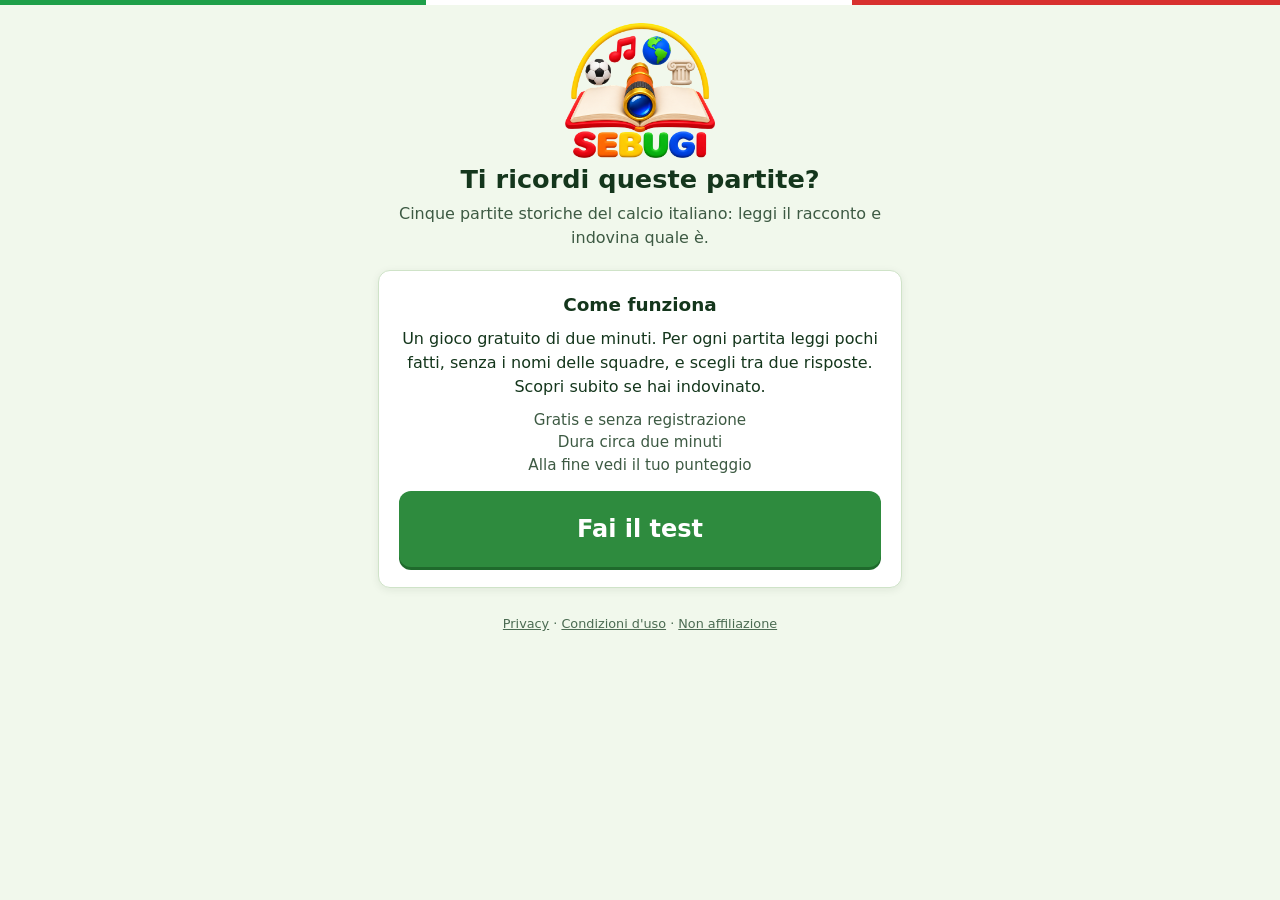
==== landing/partite-storiche.html @ e616d695 "Pagine legali, landing con mini quiz e link legali nel piede dell'app Co-Authored-By: Claude Sonnet " ====
<!DOCTYPE html>
<html lang="it">
<head>
<meta charset="UTF-8">
<meta name="viewport" content="width=device-width, initial-scale=1.0">
<meta name="theme-color" content="#2E8B3E">
<title>Quiz sulle partite storiche del calcio italiano | Sebugi Calcio</title>
<link rel="icon" type="image/png" sizes="32x32" href="../favicon-32.png">
<link rel="apple-touch-icon" href="../favicon-192.png">
<meta name="description" content="Cinque partite storiche, due risposte ciascuna. Riconosci la partita dal racconto? Gratis, in due minuti.">
<link rel="canonical" href="https://calcio.sebugi.com/landing/partite-storiche.html">
<meta name="robots" content="noindex">
<style>
*{box-sizing:border-box}
body{margin:0;background:#F1F8EC;color:#14361C;font-family:system-ui,-apple-system,"Segoe UI",Roboto,sans-serif;line-height:1.5}
.stripe{height:5px;background:linear-gradient(90deg,#1fa04a 33.3%,#fff 33.3% 66.6%,#D8312F 66.6%)}
.wrap{max-width:560px;margin:0 auto;padding:18px 18px 40px}
h1{font-size:1.6rem;line-height:1.2;margin:.2em 0 .3em;text-align:center}
.sotto{text-align:center;color:#3d5a43;margin:0 0 20px}
.card{background:#fff;border:1px solid #cfe3c8;border-radius:12px;padding:20px;box-shadow:0 2px 8px rgba(20,54,28,.08)}
.num{font-size:.85rem;color:#4b6b52;margin:0 0 8px}
.testo{font-size:1.05rem;margin:0 0 16px}
.opz{display:block;width:100%;text-align:left;margin:8px 0;padding:13px 14px;font:inherit;font-size:1rem;background:#fff;border:1px solid #a9c9a1;border-radius:8px;color:inherit;cursor:pointer}
.opz:hover:not(:disabled){background:#eaf5e5}
.opz.ok{background:#d6efcf;border-color:#2E8B3E}
.opz.no{background:#f9d9d7;border-color:#D8312F}
.esito{margin:14px 0 4px;font-weight:bold}
.orig{font-size:.92rem;color:#3d5a43;margin:0 0 12px}.orig:empty{display:none}
.avanti,.cta{display:block;width:100%;padding:14px;margin-top:12px;font:inherit;font-weight:bold;font-size:1.05rem;text-align:center;text-decoration:none;color:#fff;background:#2E8B3E;border:0;border-radius:8px;cursor:pointer}
.punti{font-size:1.5rem;text-align:center;margin:0 0 6px}
.piede{text-align:center;font-size:.8rem;color:#4b6b52;margin-top:26px}
.piede a{color:#4b6b52}
[hidden]{display:none!important}
.intro{text-align:center}
.intro h2{font-size:1.15rem;margin:0 0 8px}
.intro p{margin:0 0 10px}
.intro ul{list-style:none;padding:0;margin:0 0 14px;color:#3d5a43;font-size:.95rem}
.start{display:block;width:100%;padding:20px 14px;margin-top:6px;font:inherit;font-weight:bold;font-size:1.5rem;color:#fff;background:#2E8B3E;border:0;border-radius:12px;cursor:pointer;box-shadow:0 3px 0 #1f6a2c}
.start:active{transform:translateY(2px);box-shadow:0 1px 0 #1f6a2c}
</style>
<script defer src="https://cloud.umami.is/script.js" data-website-id="86c03d25-c58e-427d-a332-2fb69da70300" data-domains="calcio.sebugi.com"></script>
</head>
<body>
<div class="stripe"></div>
<div class="wrap">
<img src="../logo.png" alt="Sebugi" width="150" style="display:block;margin:0 auto 6px;max-width:50%;height:auto">
<h1>Ti ricordi queste partite?</h1>
<p class="sotto">Cinque partite storiche del calcio italiano: leggi il racconto e indovina quale è.</p>

<div class="card intro" id="intro">
<h2>Come funziona</h2>
<p>Un gioco gratuito di due minuti. Per ogni partita leggi pochi fatti, senza i nomi delle squadre, e scegli tra due risposte. Scopri subito se hai indovinato.</p>
<ul><li>Gratis e senza registrazione</li><li>Dura circa due minuti</li><li>Alla fine vedi il tuo punteggio</li></ul>
<button class="start" id="start" type="button" data-umami-event="calcio-inizio-test">Fai il test</button>
</div>

<div class="card" id="quiz" hidden>
<p class="num">Partita <span id="n">1</span> di 5</p>
<p class="testo" id="testo"></p>
<div id="opzioni"></div>
<div id="dopo" hidden>
<p class="esito" id="esito"></p>
<p class="orig" id="orig"></p>
<button class="avanti" id="avanti" type="button">Avanti</button>
</div>
</div>

<div class="card" id="fine" hidden>
<p class="punti" id="punti"></p>
<p id="commento" style="text-align:center"></p>
<p style="text-align:center">Nell'app trovi altre partite storiche del calcio italiano, con i marcatori e i fatti essenziali di ognuna. È gratuita e senza registrazione.</p>
<a class="cta" href="https://calcio.sebugi.com/" id="cta" data-umami-event="calcio-entra-app">Entra nell'app e continua a giocare</a>
<button class="avanti" id="ripeti" type="button" style="background:#fff;color:#14361C;border:1px solid #a9c9a1">Rifai il quiz</button>
</div>

<p class="piede"><a href="../privacy.html">Privacy</a> · <a href="../termini.html">Condizioni d'uso</a> · <a href="../avviso.html">Non affiliazione</a></p>
</div>
<script>
var Q=[
{t:"Finale dei Mondiali, 9 luglio 2006, Olympiastadion di Berlino. Un rigore di Zidane apre le marcature al 7' e Materazzi pareggia poco dopo. Nessun gol nei supplementari: decide la lotteria dei rigori, con l'errore di Trezeguet.",
 g:"Italia-Francia, finale Mondiali 2006",s:"Juventus-Ajax, finale Champions League 1996",r:"Italia-Francia 1-1, finale dei Mondiali 2006: l'Italia vince 5-3 ai rigori."},
{t:"Semifinale dei Mondiali, 17 giugno 1970, Estadio Azteca di Città del Messico. Boninsegna segna all'8', Schnellinger pareggia a fine tempo regolamentare. Poi cinque gol nei supplementari.",
 g:"Italia-Germania Ovest, semifinale Mondiali 1970",s:"Corea del Sud-Italia, ottavi Mondiali 2002",r:"Italia-Germania Ovest 4-3, semifinale dei Mondiali 1970."},
{t:"Finale di Champions League 1993-94, 18 maggio 1994, Stadio Olimpico di Atene. Segnano Massaro (doppietta, la prima rete al 22'), Savićević al 47' e Desailly al 58'.",
 g:"Milan-Barcellona, finale Champions League 1994",s:"Inter-Barcellona, semifinale Champions League 2010",r:"Milan-Barcellona 4-0, finale della Champions League 1993-94."},
{t:"Seconda fase dei Mondiali, gruppo C, 5 luglio 1982, Estadio Sarrià di Barcellona. Segnano nell'ordine Rossi, Sócrates, Rossi, Falcão e ancora Rossi.",
 g:"Italia-Brasile, Mondiali 1982",s:"Roma-Lecce, Serie A 1986",r:"Italia-Brasile 3-2, seconda fase dei Mondiali 1982."},
{t:"Ottavi di finale dei Mondiali, 18 giugno 2002, Daejeon. Vieri segna al 18', Seol Ki-hyeon pareggia all'88'. Nei supplementari decide un golden goal di Ahn Jung-hwan, che aveva sbagliato un rigore nei tempi regolamentari.",
 g:"Corea del Sud-Italia, ottavi Mondiali 2002",s:"Italia-Francia, finale Mondiali 2006",r:"Corea del Sud-Italia 2-1, ottavi di finale dei Mondiali 2002."}
];
var i=0,pt=0;
function $(x){return document.getElementById(x)}
function mostra(){
 var q=Q[i];$("n").textContent=i+1;$("testo").textContent=q.t;$("dopo").hidden=true;
 var o=[{x:q.g,ok:true},{x:q.s,ok:false}];if(Math.random()<.5)o.reverse();
 var c=$("opzioni");c.innerHTML="";
 o.forEach(function(e){var b=document.createElement("button");b.type="button";b.className="opz";b.textContent=e.x;
  b.onclick=function(){risp(b,e.ok)};c.appendChild(b)});
}
function risp(b,ok){
 var bs=document.querySelectorAll(".opz");
 bs.forEach(function(x){x.disabled=true});
 b.classList.add(ok?"ok":"no");
 if(!ok){bs.forEach(function(x){if(x.textContent===Q[i].g)x.classList.add("ok")})}
 if(ok)pt++;
 $("esito").textContent=ok?"Giusto!":"Non è questa.";
 $("orig").textContent=Q[i].r;
 $("avanti").textContent=i<Q.length-1?"Avanti":"Vedi il punteggio";
 $("dopo").hidden=false;
}
$("start").onclick=function(){$("intro").hidden=true;$("quiz").hidden=false;i=0;pt=0;mostra()};
$("avanti").onclick=function(){
 if(i<Q.length-1){i++;mostra();return}
 $("quiz").hidden=true;$("fine").hidden=false;
 $("punti").textContent="Hai indovinato "+pt+" su "+Q.length;
 $("commento").textContent=pt===5?"Memoria da campione.":pt>=3?"Bel risultato.":"Ci sono ancora molte partite da scoprire.";
 try{if(window.umami)umami.track("calcio-fine-test",{punti:pt})}catch(e){}
};
$("ripeti").onclick=function(){$("fine").hidden=true;$("quiz").hidden=false;i=0;pt=0;mostra()};
</script>
</body>
</html>
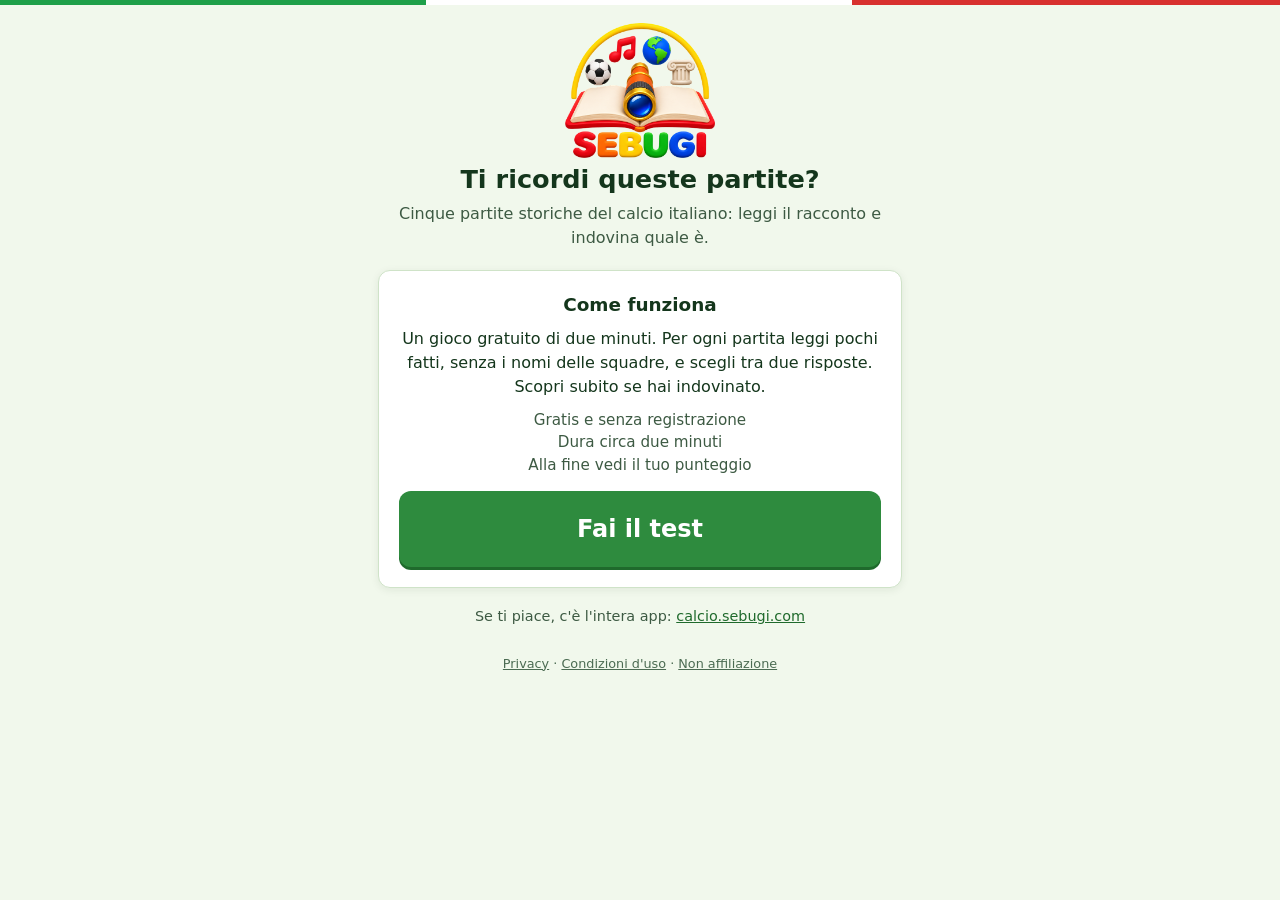
==== commit 3488dce0: "Landing calcio: opzioni senza indizi sulla competizione, invito discreto all'app Co-Authored-By: Cla" ====
--- a/landing/partite-storiche.html
+++ b/landing/partite-storiche.html
@@ -28,6 +28,7 @@
 .orig{font-size:.92rem;color:#3d5a43;margin:0 0 12px}.orig:empty{display:none}
 .avanti,.cta{display:block;width:100%;padding:14px;margin-top:12px;font:inherit;font-weight:bold;font-size:1.05rem;text-align:center;text-decoration:none;color:#fff;background:#2E8B3E;border:0;border-radius:8px;cursor:pointer}
 .punti{font-size:1.5rem;text-align:center;margin:0 0 6px}
+.app{text-align:center;font-size:.9rem;color:#3d5a43;margin:18px 0 0}.app a{color:#1f6a2c}
 .piede{text-align:center;font-size:.8rem;color:#4b6b52;margin-top:26px}
 .piede a{color:#4b6b52}
 [hidden]{display:none!important}
@@ -73,20 +74,22 @@
 <button class="avanti" id="ripeti" type="button" style="background:#fff;color:#14361C;border:1px solid #a9c9a1">Rifai il quiz</button>
 </div>
 
+<p class="app">Se ti piace, c'è l'intera app: <a href="https://calcio.sebugi.com/" data-umami-event="calcio-entra-app-piede">calcio.sebugi.com</a></p>
+
 <p class="piede"><a href="../privacy.html">Privacy</a> · <a href="../termini.html">Condizioni d'uso</a> · <a href="../avviso.html">Non affiliazione</a></p>
 </div>
 <script>
 var Q=[
 {t:"Finale dei Mondiali, 9 luglio 2006, Olympiastadion di Berlino. Un rigore di Zidane apre le marcature al 7' e Materazzi pareggia poco dopo. Nessun gol nei supplementari: decide la lotteria dei rigori, con l'errore di Trezeguet.",
- g:"Italia-Francia, finale Mondiali 2006",s:"Juventus-Ajax, finale Champions League 1996",r:"Italia-Francia 1-1, finale dei Mondiali 2006: l'Italia vince 5-3 ai rigori."},
+ g:"Italia-Francia",s:"Italia-Brasile",r:"Italia-Francia 1-1, finale dei Mondiali 2006: l'Italia vince 5-3 ai rigori."},
 {t:"Semifinale dei Mondiali, 17 giugno 1970, Estadio Azteca di Città del Messico. Boninsegna segna all'8', Schnellinger pareggia a fine tempo regolamentare. Poi cinque gol nei supplementari.",
- g:"Italia-Germania Ovest, semifinale Mondiali 1970",s:"Corea del Sud-Italia, ottavi Mondiali 2002",r:"Italia-Germania Ovest 4-3, semifinale dei Mondiali 1970."},
+ g:"Italia-Germania Ovest",s:"Corea del Sud-Italia",r:"Italia-Germania Ovest 4-3, semifinale dei Mondiali 1970."},
 {t:"Finale di Champions League 1993-94, 18 maggio 1994, Stadio Olimpico di Atene. Segnano Massaro (doppietta, la prima rete al 22'), Savićević al 47' e Desailly al 58'.",
- g:"Milan-Barcellona, finale Champions League 1994",s:"Inter-Barcellona, semifinale Champions League 2010",r:"Milan-Barcellona 4-0, finale della Champions League 1993-94."},
+ g:"Milan-Barcellona",s:"Inter-Barcellona",r:"Milan-Barcellona 4-0, finale della Champions League 1993-94."},
 {t:"Seconda fase dei Mondiali, gruppo C, 5 luglio 1982, Estadio Sarrià di Barcellona. Segnano nell'ordine Rossi, Sócrates, Rossi, Falcão e ancora Rossi.",
- g:"Italia-Brasile, Mondiali 1982",s:"Roma-Lecce, Serie A 1986",r:"Italia-Brasile 3-2, seconda fase dei Mondiali 1982."},
+ g:"Italia-Brasile",s:"Italia-Francia",r:"Italia-Brasile 3-2, seconda fase dei Mondiali 1982."},
 {t:"Ottavi di finale dei Mondiali, 18 giugno 2002, Daejeon. Vieri segna al 18', Seol Ki-hyeon pareggia all'88'. Nei supplementari decide un golden goal di Ahn Jung-hwan, che aveva sbagliato un rigore nei tempi regolamentari.",
- g:"Corea del Sud-Italia, ottavi Mondiali 2002",s:"Italia-Francia, finale Mondiali 2006",r:"Corea del Sud-Italia 2-1, ottavi di finale dei Mondiali 2002."}
+ g:"Corea del Sud-Italia",s:"Italia-Germania Ovest",r:"Corea del Sud-Italia 2-1, ottavi di finale dei Mondiali 2002."}
 ];
 var i=0,pt=0;
 function $(x){return document.getElementById(x)}
